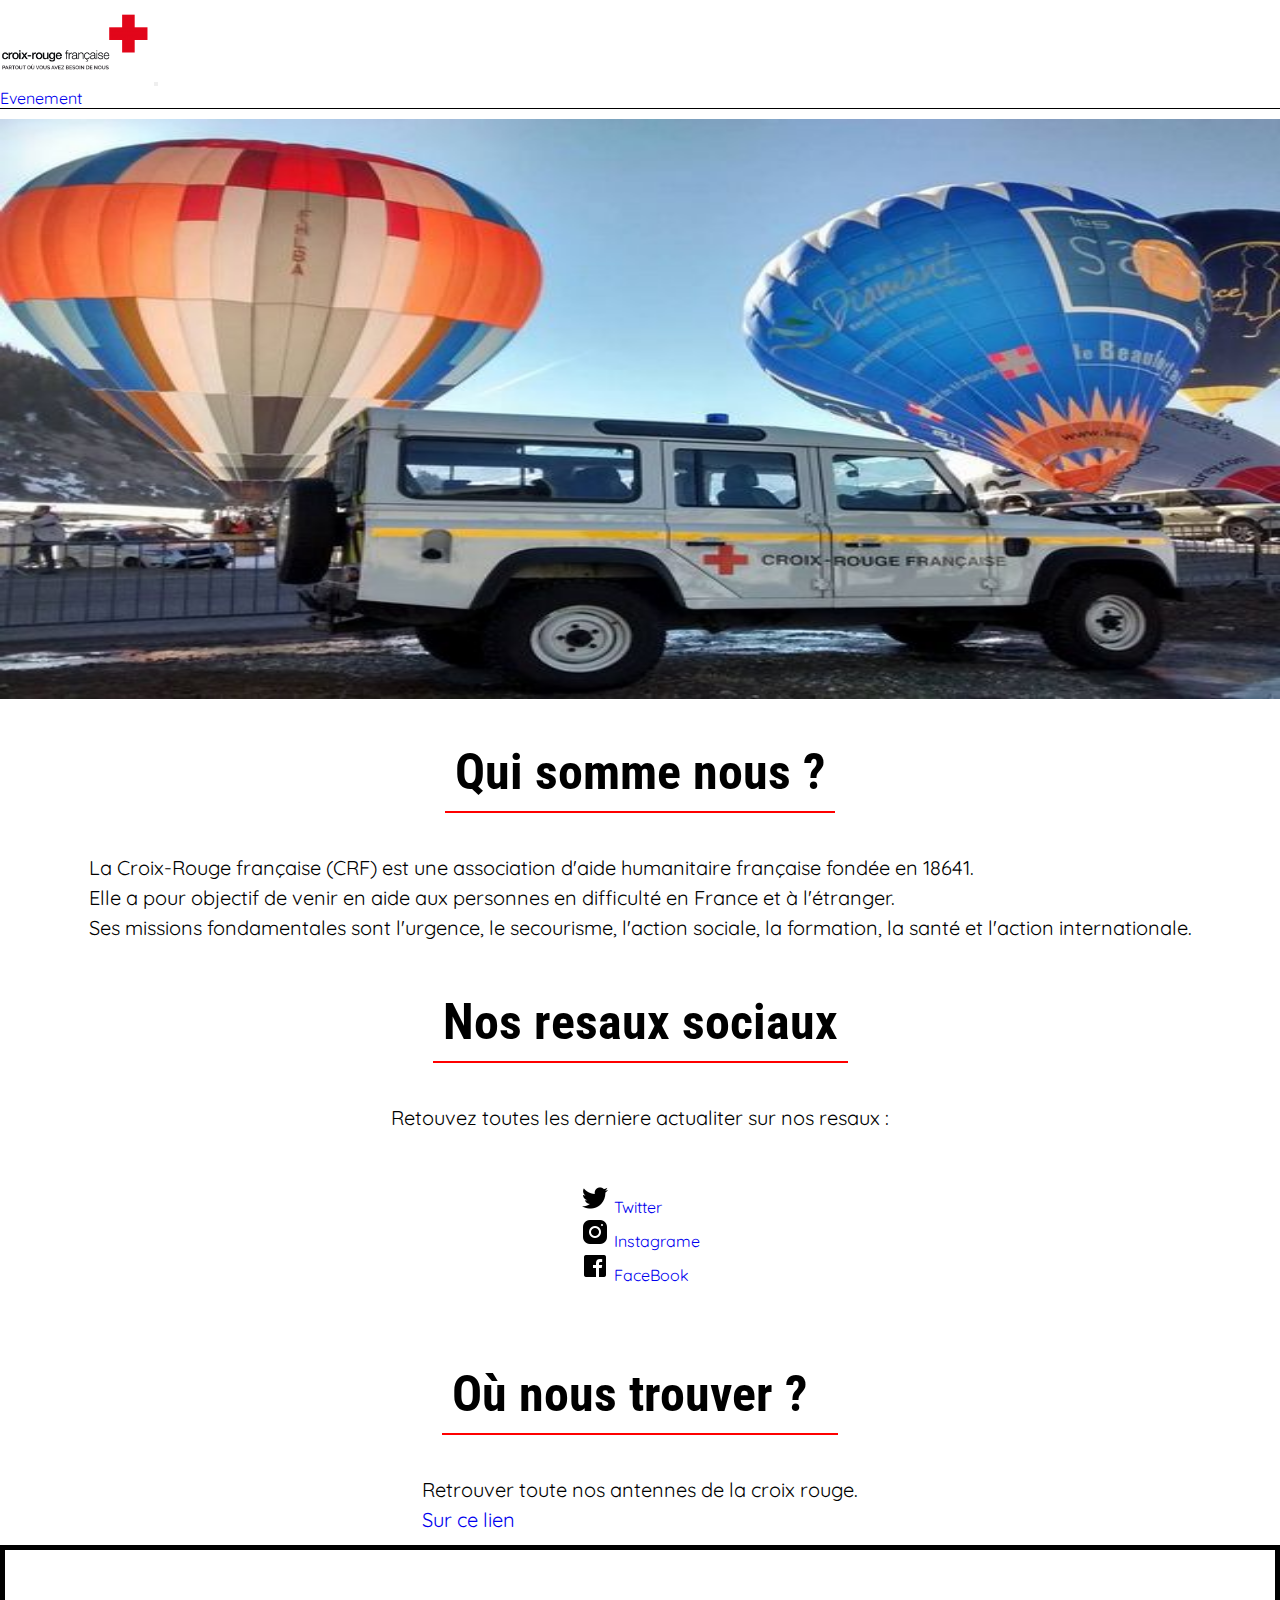
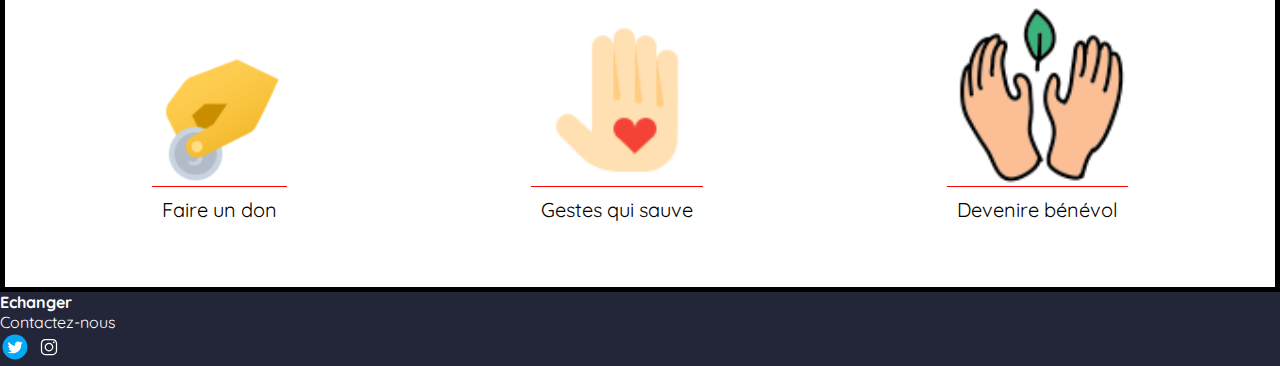
==== PagePrincipal/index.html @ 0bba7fdd "Ajout de bootstrap" ====
<!DOCTYPE html>
<html lang="fr">

<head>
  <meta charset="UTF-8">
  <meta http-equiv="X-UA-Compatible" content="IE=edge">
  <meta name="viewport" content="width=device-width, initial-scale=1.0">
  <link href="https://cdn.jsdelivr.net/npm/bootstrap@5.2.0-beta1/dist/css/bootstrap.min.css" rel="stylesheet" 
  integrity="sha384-0evHe/X+R7YkIZDRvuzKMRqM+OrBnVFBL6DOitfPri4tjfHxaWutUpFmBp4vmVor" crossorigin="anonymous">
  <link rel="icon" type="image/x-icon"
    href="images/kisspng-american-red-cross-christian-cross-french-red-cros-red-cross-5abd2a4d164106.9179789015223465730912.jpg">
  <link rel="stylesheet" href="styles.css">
  <title>La Croix-Rouge</title>
</head>

<body>
  <!-- Start header -->
  <header>
    <nav class="navbar navbar-expand-lg bg-light">
      <div class="container-fluid">
        <a class="navbar-brand" href="#"><img src="/images/525c0093597b3c05c9623ca673ea7678033c77dd.png" alt="" width="150px"></a>
        <button class="navbar-toggler" type="button" data-bs-toggle="collapse" data-bs-target="#navbarNav" aria-controls="navbarNav" aria-expanded="false" aria-label="Toggle navigation">
          <span class="navbar-toggler-icon"></span>
        </button>
        <div class="collapse navbar-collapse" id="navbarNav">
          <ul class="navbar-nav">
            <li class="nav-item">
              <a class="nav-link active" aria-current="page" href="#">Evenement</a>
            </li>
          </ul>
        </div>
      </div>
    </nav>
  </header>
  <!-- End header -->

  <!-- Start main -->
  <main>
    <div class="image--couv__main">
      <img src="/images/illustation-DPS.jpeg" alt="photo couverture du site" width="100%" height="580px">
    </div>
    <div class="qui--main">
      <h2 class="h2--main__qui">Qui somme nous ?</h2>
      <p class="p--main__qui">La Croix-Rouge française (CRF) est une association d'aide humanitaire française fondée en
        18641.<br />
        Elle a pour objectif de venir en aide aux personnes en difficulté en France et à l'étranger.<br />
        Ses missions fondamentales sont l'urgence, le secourisme, l'action sociale, la formation,
        la santé et l'action internationale.
      </p>
    </div>
    <div class="resaux--main">
      <h2 class="h2--main__resaux">Nos resaux sociaux</h2>
      <p class="p--main__resaux">Retouvez toutes les derniere actualiter sur nos resaux :</p>
      <div class="link--main__resaux">
        <p class="link--twitter">
          <img
            src="[data-uri]" />
          <a href="https://twitter.com/CroixRouge?ref_src=twsrc%5Egoogle%7Ctwcamp%5Eserp%7Ctwgr%5Eauthor">Twitter</a>
        </p>
        <p class="link--instagram">
          <img
            src="[data-uri]" />
          <a href="https://www.instagram.com/croixrougefr/?hl=fr">Instagrame</a>
        </p>
        <p class="link--facebook">
          <img
            src="[data-uri]" />
          <a href="https://fr-fr.facebook.com/fr.CroixRouge/">FaceBook</a>
        </p>
      </div>
      <div class="trouver">
        <h2 class="h2--main__trouver">Où nous trouver ?</h2>
        <p class="p--main__trouver">
          Retrouver toute nos antennes de la croix rouge.<br/>
            <a href="https://www.croix-rouge.fr/Pres-de-chez-vous?code_postal=&nom_dept=Creuse&lat_adresse=&long_adresse=&submit_now=&niv_zoom=15&adresse=&id_region=&num_dept=23&rech_theme-full=">Sur ce lien</a> 

        </p>
      </div>
    </div>
    <aside class="aside--main">
      <div class="div--aside__main">
        <div class="don--aside__main">
          <img src="[data-uri]"/>
          <p class="p--aside__main">
            Faire un don
          </p>
        </div>
        <div class="gqs--aside__main">
          <img src="[data-uri]"/>
          <p class="p--aside__main">
            Gestes qui sauve
          </p>
        </div>
        <div class="benevol--aside__main">
          <img src="[data-uri]"/>
          <p class="p--aside__main">
            Devenire bénévol
          </p>
        </div>
      </div>
    </aside>
  </main>

  <!-- End main -->

  <!-- Start footer -->

  <footer>
    <div class="echange--footer">
      <h4>Echanger</h4>
      <p>Contactez-nous</p>
      <div class="resaux--Footer">
        <p class="p--footer">
          <svg xmlns="http://www.w3.org/2000/svg" x="0px" y="0px"
                width="30" height="30"
                viewBox="0 0 48 48"
                style=" fill:#000000;"><path fill="#03a9f4" d="M24 4A20 20 0 1 0 24 44A20 20 0 1 0 24 4Z"></path><path fill="#fff" d="M36,17.12c-0.882,0.391-1.999,0.758-3,0.88c1.018-0.604,2.633-1.862,3-3 c-0.951,0.559-2.671,1.156-3.793,1.372C31.311,15.422,30.033,15,28.617,15C25.897,15,24,17.305,24,20v2c-4,0-7.9-3.047-10.327-6 c-0.427,0.721-0.667,1.565-0.667,2.457c0,1.819,1.671,3.665,2.994,4.543c-0.807-0.025-2.335-0.641-3-1c0,0.016,0,0.036,0,0.057 c0,2.367,1.661,3.974,3.912,4.422C16.501,26.592,16,27,14.072,27c0.626,1.935,3.773,2.958,5.928,3c-1.686,1.307-4.692,2-7,2 c-0.399,0-0.615,0.022-1-0.023C14.178,33.357,17.22,34,20,34c9.057,0,14-6.918,14-13.37c0-0.212-0.007-0.922-0.018-1.13 C34.95,18.818,35.342,18.104,36,17.12"></path></svg>
              <svg xmlns="http://www.w3.org/2000/svg" x="0px" y="0px"
                    width="30" height="30"
                    viewBox="0 0 48 48"
                    style=" fill:#000000;"><radialGradient id="yOrnnhliCrdS2gy~4tD8ma" cx="19.38" cy="42.035" r="44.899" gradientUnits="userSpaceOnUse"><stop offset="0" stop-color="#fd5"></stop><stop offset=".328" stop-color="#ff543f"></stop><stop offset=".348" stop-color="#fc5245"></stop><stop offset=".504" stop-color="#e64771"></stop><stop offset=".643" stop-color="#d53e91"></stop><stop offset=".761" stop-color="#cc39a4"></stop><stop offset=".841" stop-color="#c837ab"></stop></radialGradient><path fill="url(#undefined)" d="M34.017,41.99l-20,0.019c-4.4,0.004-8.003-3.592-8.008-7.992l-0.019-20	c-0.004-4.4,3.592-8.003,7.992-8.008l20-0.019c4.4-0.004,8.003,3.592,8.008,7.992l0.019,20	C42.014,38.383,38.417,41.986,34.017,41.99z"></path><radialGradient id="yOrnnhliCrdS2gy~4tD8mb" cx="11.786" cy="5.54" r="29.813" gradientTransform="matrix(1 0 0 .6663 0 1.849)" gradientUnits="userSpaceOnUse"><stop offset="0" stop-color="#4168c9"></stop><stop offset=".999" stop-color="#4168c9" stop-opacity="0"></stop></radialGradient><path fill="url(#undefined)" d="M34.017,41.99l-20,0.019c-4.4,0.004-8.003-3.592-8.008-7.992l-0.019-20	c-0.004-4.4,3.592-8.003,7.992-8.008l20-0.019c4.4-0.004,8.003,3.592,8.008,7.992l0.019,20	C42.014,38.383,38.417,41.986,34.017,41.99z"></path><path fill="#fff" d="M24,31c-3.859,0-7-3.14-7-7s3.141-7,7-7s7,3.14,7,7S27.859,31,24,31z M24,19c-2.757,0-5,2.243-5,5	s2.243,5,5,5s5-2.243,5-5S26.757,19,24,19z"></path><circle cx="31.5" cy="16.5" r="1.5" fill="#fff"></circle><path fill="#fff" d="M30,37H18c-3.859,0-7-3.14-7-7V18c0-3.86,3.141-7,7-7h12c3.859,0,7,3.14,7,7v12	C37,33.86,33.859,37,30,37z M18,13c-2.757,0-5,2.243-5,5v12c0,2.757,2.243,5,5,5h12c2.757,0,5-2.243,5-5V18c0-2.757-2.243-5-5-5H18z"></path></svg>
        </p>
      </div>
    </div>
  </footer>
  <!-- End footer -->

</body>

</html>
---- PagePrincipal/styles.css ----
/* police du site */
@import url('https://fonts.googleapis.com/css2?family=Quicksand:wght@300&display=swap');

/* police de titre */
@import url('https://fonts.googleapis.com/css2?family=Roboto+Condensed&display=swap');


* {
  margin: 0;
  padding: 0;
  text-decoration: none;
  font-family: 'Quicksand', sans-serif;
}

/* header */
header {
  justify-content: space-between;
  border-bottom: solid 1px black;
  margin-bottom: 10px;
}

a.a--header {
  margin-left: 800px;
  margin-top: 50px;
  color: white;
  background-color: red;
  padding: 10px;
  border-radius: 15px;
}

/* header */

/* main */

.image--couv__main {
align-items: center;  
}

div.qui--main, .resaux--main {
  display: flex;
  flex-direction: column;
  align-items: center;
}

.h2--main__qui, .h2--main__resaux, .h2--main__trouver {
margin: 30px;
padding: 10px;
font-size: 50px;
font-family: 'Roboto Condensed', sans-serif;
border-bottom: solid 2px red;
}

.p--main__qui, .p--main__resaux, .p--main__trouver {
  padding: 10px;
  line-height: 1.5em;
  font-size: 20px;
}

.link--main__resaux {
  display: flex;
  flex-direction: column ;
  margin: 30px;
  padding: 10px;
  align-items: baseline;
}

.link--twitter, .link--instagram, .link--facebook {
  align-items: baseline;
  flex-direction: row;
}

.aside--main {
  border: 5px solid rgb(0, 0, 0);
  padding: 15px;
}
.div--aside__main {
  display: flex;
  padding: 10px;
  justify-content: space-around;
  align-items: baseline;
}

.don--aside__main, .gqs--aside__main, .benevol--aside__main {
  display: flex;
  flex-direction: column;
  justify-content: baseline;
  padding: 30px;
}

.p--aside__main {
  padding: 10px;
  font-size: 20px;
  border-top: 1px solid red;
}


/* main */


/* footer */
footer {
  background-color: rgb(35, 37, 57);
  color: white;
}

/* footer */



/* Media queri */

@media screen and (max-width: 700px) {
  a.a--header {
    background-color: teal;
  }
}
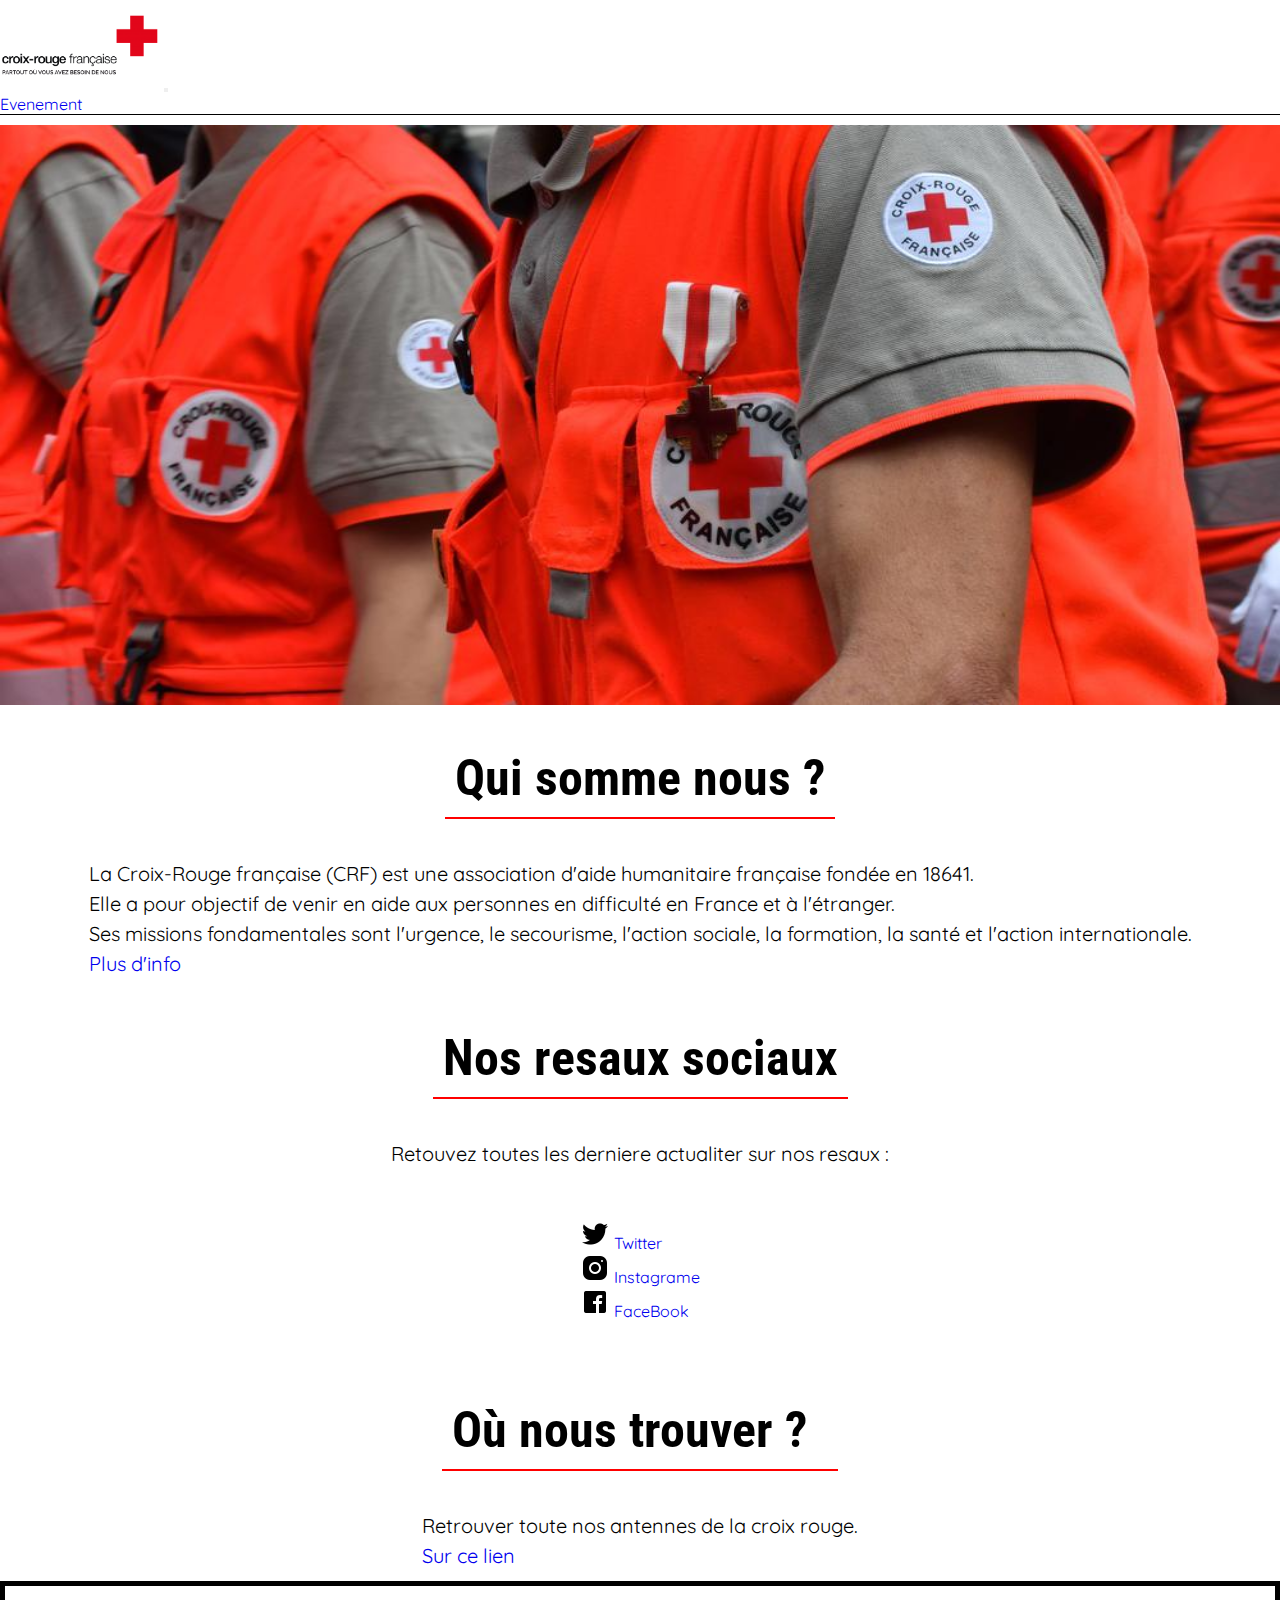
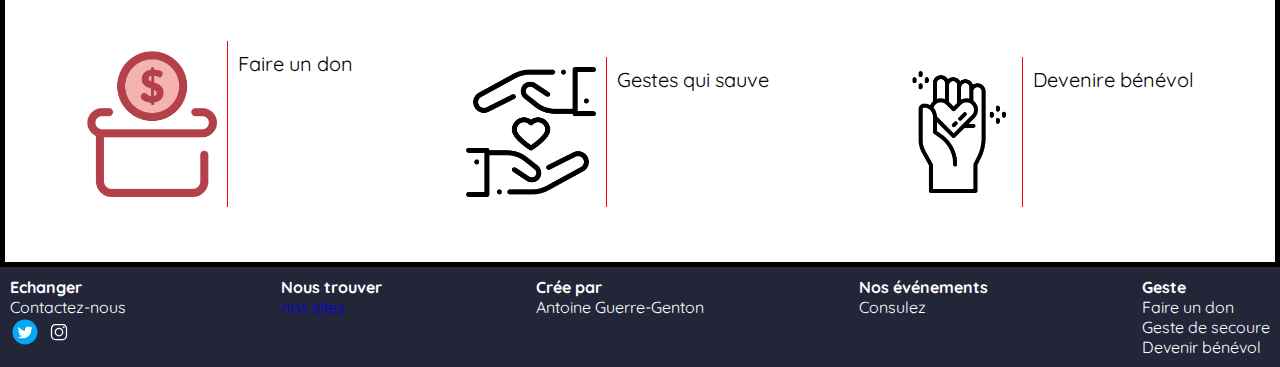
==== commit 7fe58578: "fin de la page principal" ====
--- a/PagePrincipal/index.html
+++ b/PagePrincipal/index.html
@@ -7,9 +7,9 @@
   <meta name="viewport" content="width=device-width, initial-scale=1.0">
   <link href="https://cdn.jsdelivr.net/npm/bootstrap@5.2.0-beta1/dist/css/bootstrap.min.css" rel="stylesheet" 
   integrity="sha384-0evHe/X+R7YkIZDRvuzKMRqM+OrBnVFBL6DOitfPri4tjfHxaWutUpFmBp4vmVor" crossorigin="anonymous">
-  <link rel="icon" type="image/x-icon"
-    href="images/kisspng-american-red-cross-christian-cross-french-red-cros-red-cross-5abd2a4d164106.9179789015223465730912.jpg">
-  <link rel="stylesheet" href="styles.css">
+<link rel="stylesheet" href="styles.css">
+<link rel="icon" type="image/x-icon"
+  href="images/kisspng-american-red-cross-christian-cross-french-red-cros-red-cross-5abd2a4d164106.9179789015223465730912.jpg">
   <title>La Croix-Rouge</title>
 </head>
 
@@ -18,7 +18,7 @@
   <header>
     <nav class="navbar navbar-expand-lg bg-light">
       <div class="container-fluid">
-        <a class="navbar-brand" href="#"><img src="/images/525c0093597b3c05c9623ca673ea7678033c77dd.png" alt="" width="150px"></a>
+        <a class="navbar-brand" href="#"><img src="/images/525c0093597b3c05c9623ca673ea7678033c77dd.png" alt="" width="160px"></a>
         <button class="navbar-toggler" type="button" data-bs-toggle="collapse" data-bs-target="#navbarNav" aria-controls="navbarNav" aria-expanded="false" aria-label="Toggle navigation">
           <span class="navbar-toggler-icon"></span>
         </button>
@@ -37,7 +37,7 @@
   <!-- Start main -->
   <main>
     <div class="image--couv__main">
-      <img src="/images/illustation-DPS.jpeg" alt="photo couverture du site" width="100%" height="580px">
+      <img src="/images/20210714134021-mfn4673.jpeg" alt="photo couverture du site" width="100%" height="580px">
     </div>
     <div class="qui--main">
       <h2 class="h2--main__qui">Qui somme nous ?</h2>
@@ -45,7 +45,8 @@
         18641.<br />
         Elle a pour objectif de venir en aide aux personnes en difficulté en France et à l'étranger.<br />
         Ses missions fondamentales sont l'urgence, le secourisme, l'action sociale, la formation,
-        la santé et l'action internationale.
+        la santé et l'action internationale.<br/>
+        <a href="https://fr.wikipedia.org/wiki/Croix-Rouge_fran%C3%A7aise">Plus d'info</a>
       </p>
     </div>
     <div class="resaux--main">
@@ -80,19 +81,19 @@
     <aside class="aside--main">
       <div class="div--aside__main">
         <div class="don--aside__main">
-          <img src="[data-uri]"/>
+          <img src="/images/clipart2571676.png" class="logo--main" alt="logo faire un don">
           <p class="p--aside__main">
             Faire un don
           </p>
         </div>
         <div class="gqs--aside__main">
-          <img src="[data-uri]"/>
+          <img src="/images/ce00cca24ac6f5f7cc11dfe2cc04064e.png" class="logo--main" alt="logo geste qui sauve">
           <p class="p--aside__main">
             Gestes qui sauve
           </p>
         </div>
         <div class="benevol--aside__main">
-          <img src="[data-uri]"/>
+          <img src="/images/3047870.png" class="logo--main" alt="logo bénévol">
           <p class="p--aside__main">
             Devenire bénévol
           </p>
@@ -100,7 +101,6 @@
       </div>
     </aside>
   </main>
-
   <!-- End main -->
 
   <!-- Start footer -->
@@ -122,6 +122,25 @@
         </p>
       </div>
     </div>
+    <div class="nousTrouve--footer">
+      <h4>Nous trouver</h4>
+      <p class="p--footer"><a href="https://www.croix-rouge.fr/Pres-de-chez-vous?code_postal=&nom_dept=Creuse&lat_adresse=&long_adresse=&submit_now=&niv_zoom=15&adresse=&id_region=&num_dept=23&rech_theme-full=">nos sites</a> 
+      </p>
+    </div>
+    <div>
+      <h4>Crée par</h4>
+      <p class="p--footer">Antoine Guerre-Genton</p>
+    </div>
+    <div>
+      <h4>Nos événements</h4>
+      <p class="p--footer">Consulez</p>
+    </div>
+    <div>
+      <h4>Geste</h4>
+      <p class="p--footer">Faire un don</p>
+      <p class="p--footer">Geste de secoure</p>
+      <p class="p--footer">Devenir bénévol</p>
+    </div>
   </footer>
   <!-- End footer -->
 
--- a/PagePrincipal/styles.css
+++ b/PagePrincipal/styles.css
@@ -82,17 +82,21 @@
 
 .don--aside__main, .gqs--aside__main, .benevol--aside__main {
   display: flex;
-  flex-direction: column;
-  justify-content: baseline;
+ justify-content: space-around;
   padding: 30px;
 }
 
 .p--aside__main {
   padding: 10px;
   font-size: 20px;
-  border-top: 1px solid red;
+  border-left: 1px solid red;
+  align-items: baseline;
 }
 
+.logo--main {
+  margin: 10px;
+  width: 130px;
+}
 
 /* main */
 
@@ -101,6 +105,9 @@
 footer {
   background-color: rgb(35, 37, 57);
   color: white;
+  padding: 10px;
+  display: flex;
+  justify-content: space-between;
 }
 
 /* footer */
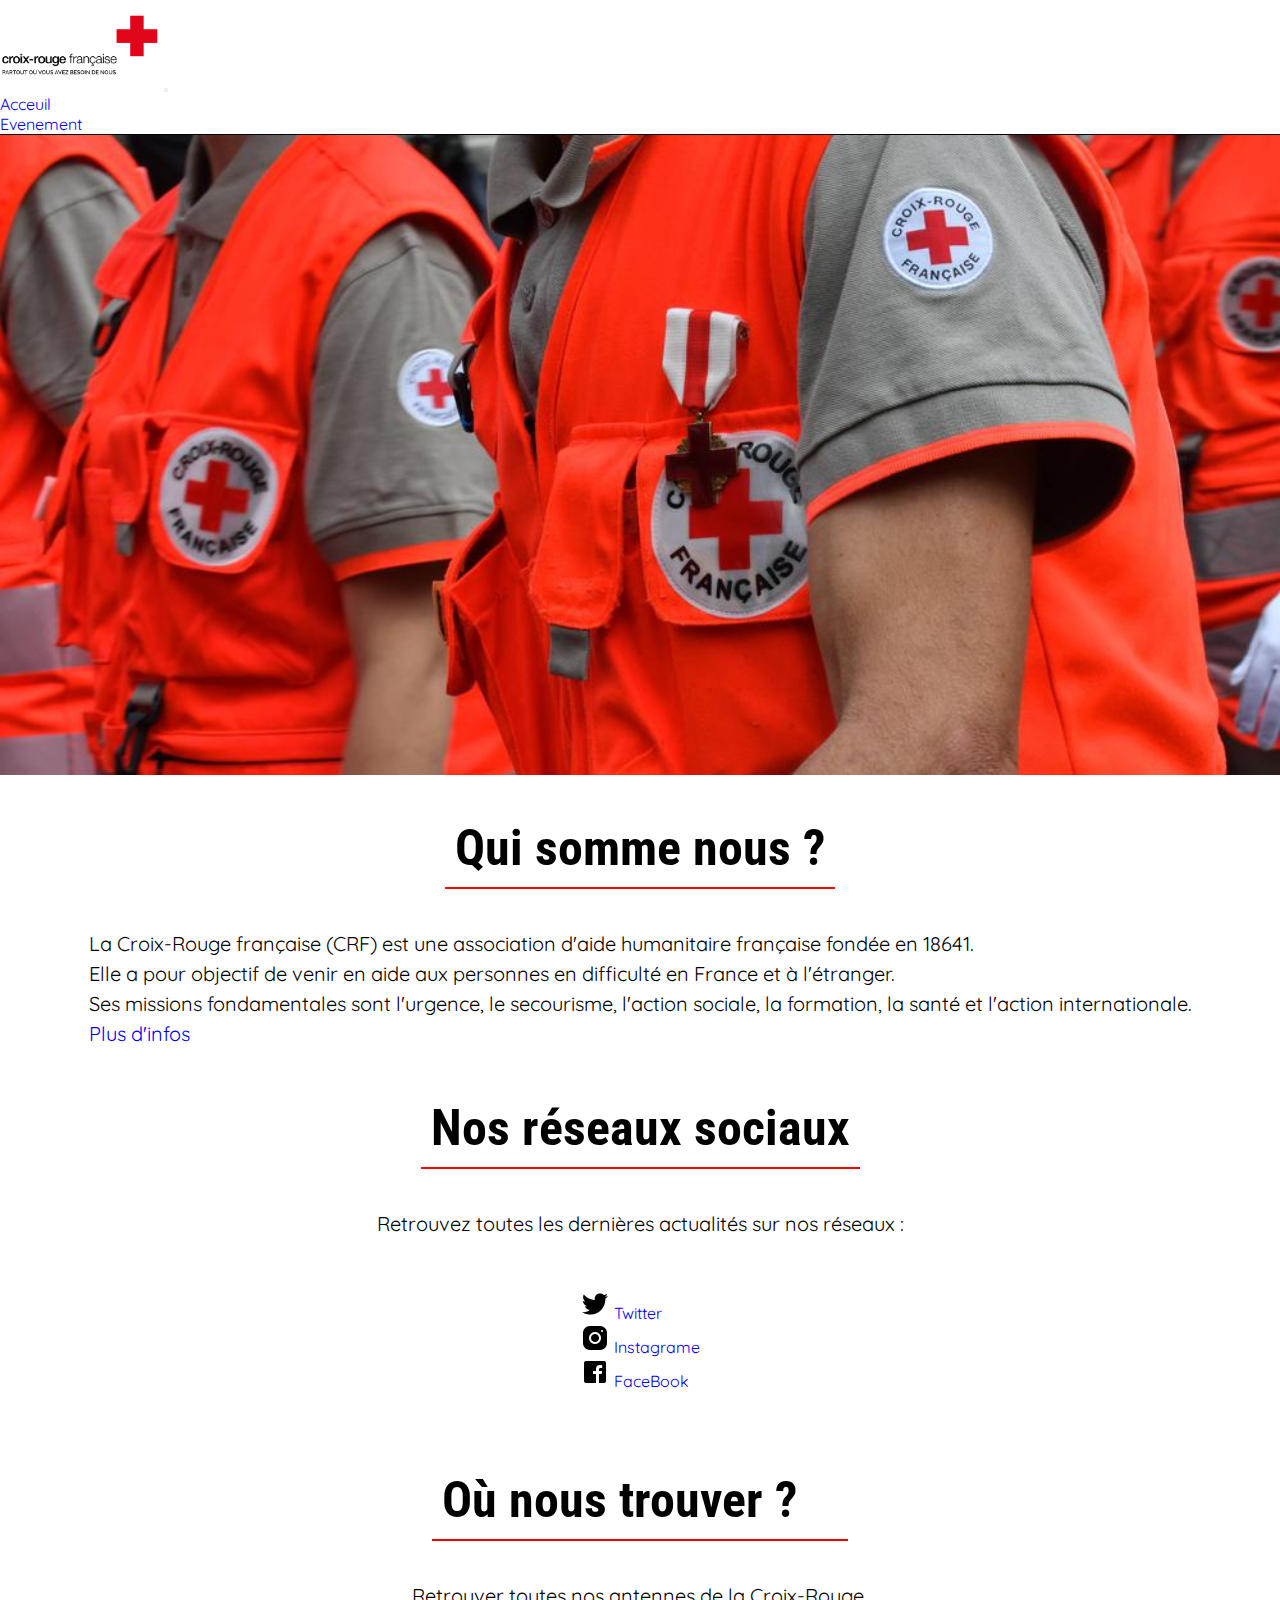
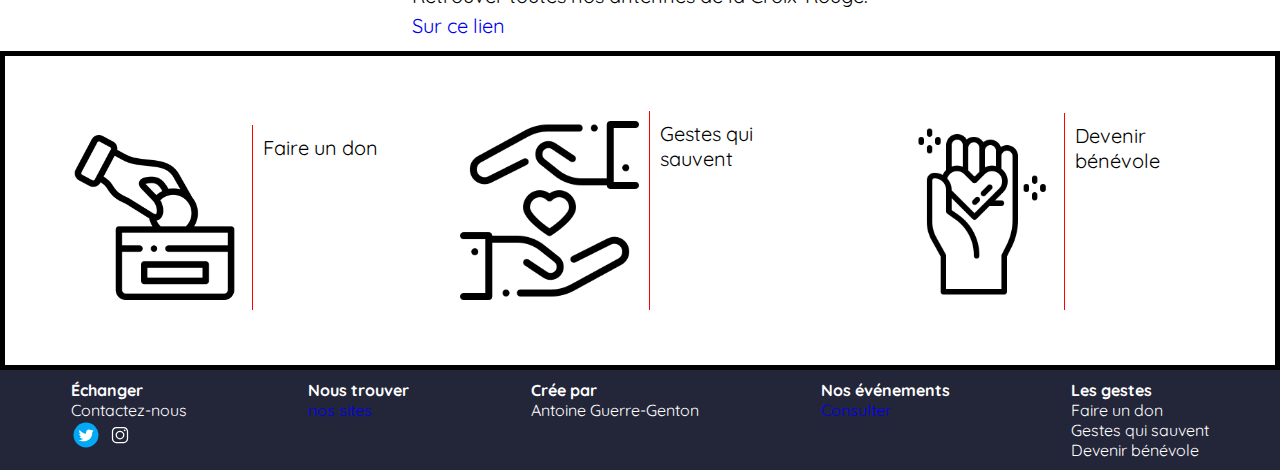
==== commit 3f58c279: "ajout des media queries" ====
--- a/PagePrincipal/index.html
+++ b/PagePrincipal/index.html
@@ -5,11 +5,10 @@
   <meta charset="UTF-8">
   <meta http-equiv="X-UA-Compatible" content="IE=edge">
   <meta name="viewport" content="width=device-width, initial-scale=1.0">
-  <link href="https://cdn.jsdelivr.net/npm/bootstrap@5.2.0-beta1/dist/css/bootstrap.min.css" rel="stylesheet" 
-  integrity="sha384-0evHe/X+R7YkIZDRvuzKMRqM+OrBnVFBL6DOitfPri4tjfHxaWutUpFmBp4vmVor" crossorigin="anonymous">
-<link rel="stylesheet" href="styles.css">
-<link rel="icon" type="image/x-icon"
-  href="images/kisspng-american-red-cross-christian-cross-french-red-cros-red-cross-5abd2a4d164106.9179789015223465730912.jpg">
+  <link href="https://cdn.jsdelivr.net/npm/bootstrap@5.2.0-beta1/dist/css/bootstrap.min.css" rel="stylesheet"
+    integrity="sha384-0evHe/X+R7YkIZDRvuzKMRqM+OrBnVFBL6DOitfPri4tjfHxaWutUpFmBp4vmVor" crossorigin="anonymous">
+  <link rel="stylesheet" href="styles.css">
+  <link rel="icon" type="image/x-icon" href="/images/logo-croix-rouge.jpeg">
   <title>La Croix-Rouge</title>
 </head>
 
@@ -18,14 +17,19 @@
   <header>
     <nav class="navbar navbar-expand-lg bg-light">
       <div class="container-fluid">
-        <a class="navbar-brand" href="#"><img src="/images/525c0093597b3c05c9623ca673ea7678033c77dd.png" alt="" width="160px"></a>
-        <button class="navbar-toggler" type="button" data-bs-toggle="collapse" data-bs-target="#navbarNav" aria-controls="navbarNav" aria-expanded="false" aria-label="Toggle navigation">
+        <a class="navbar-brand" href="#"><img src="/images/525c0093597b3c05c9623ca673ea7678033c77dd.png" alt=""
+            width="160px"></a>
+        <button class="navbar-toggler" type="button" data-bs-toggle="collapse" data-bs-target="#navbarNav"
+          aria-controls="navbarNav" aria-expanded="false" aria-label="Toggle navigation">
           <span class="navbar-toggler-icon"></span>
         </button>
         <div class="collapse navbar-collapse" id="navbarNav">
           <ul class="navbar-nav">
             <li class="nav-item">
-              <a class="nav-link active" aria-current="page" href="#">Evenement</a>
+              <a class="nav-link active" aria-current="page" href="/PagePrincipal/index.html">Acceuil</a>
+            </li>
+            <li class="nav-item">
+              <a class="nav-link" href="/SecondPage/secondPage.html">Evenement</a>
             </li>
           </ul>
         </div>
@@ -37,7 +41,7 @@
   <!-- Start main -->
   <main>
     <div class="image--couv__main">
-      <img src="/images/20210714134021-mfn4673.jpeg" alt="photo couverture du site" width="100%" height="580px">
+      <img src="/images/20210714134021-mfn4673.jpeg" alt="photo couverture du site" width="100%" height="auto">
     </div>
     <div class="qui--main">
       <h2 class="h2--main__qui">Qui somme nous ?</h2>
@@ -45,13 +49,13 @@
         18641.<br />
         Elle a pour objectif de venir en aide aux personnes en difficulté en France et à l'étranger.<br />
         Ses missions fondamentales sont l'urgence, le secourisme, l'action sociale, la formation,
-        la santé et l'action internationale.<br/>
-        <a href="https://fr.wikipedia.org/wiki/Croix-Rouge_fran%C3%A7aise">Plus d'info</a>
+        la santé et l'action internationale.<br />
+        <a href="https://fr.wikipedia.org/wiki/Croix-Rouge_fran%C3%A7aise">Plus d'infos</a>
       </p>
     </div>
     <div class="resaux--main">
-      <h2 class="h2--main__resaux">Nos resaux sociaux</h2>
-      <p class="p--main__resaux">Retouvez toutes les derniere actualiter sur nos resaux :</p>
+      <h2 class="h2--main__resaux">Nos réseaux sociaux</h2>
+      <p class="p--main__resaux">Retrouvez toutes les dernières actualités sur nos réseaux :</p>
       <div class="link--main__resaux">
         <p class="link--twitter">
           <img
@@ -72,8 +76,10 @@
       <div class="trouver">
         <h2 class="h2--main__trouver">Où nous trouver ?</h2>
         <p class="p--main__trouver">
-          Retrouver toute nos antennes de la croix rouge.<br/>
-            <a href="https://www.croix-rouge.fr/Pres-de-chez-vous?code_postal=&nom_dept=Creuse&lat_adresse=&long_adresse=&submit_now=&niv_zoom=15&adresse=&id_region=&num_dept=23&rech_theme-full=">Sur ce lien</a> 
+          Retrouver toutes nos antennes de la Croix-Rouge.<br />
+          <a
+            href="https://www.croix-rouge.fr/Pres-de-chez-vous?code_postal=&nom_dept=Creuse&lat_adresse=&long_adresse=&submit_now=&niv_zoom=15&adresse=&id_region=&num_dept=23&rech_theme-full=">Sur
+            ce lien</a>
 
         </p>
       </div>
@@ -81,7 +87,7 @@
     <aside class="aside--main">
       <div class="div--aside__main">
         <div class="don--aside__main">
-          <img src="/images/clipart2571676.png" class="logo--main" alt="logo faire un don">
+          <img src="/images/donation (1).png" class="logo--main" alt="logo faire un don">
           <p class="p--aside__main">
             Faire un don
           </p>
@@ -89,13 +95,13 @@
         <div class="gqs--aside__main">
           <img src="/images/ce00cca24ac6f5f7cc11dfe2cc04064e.png" class="logo--main" alt="logo geste qui sauve">
           <p class="p--aside__main">
-            Gestes qui sauve
+            Gestes qui sauvent
           </p>
         </div>
         <div class="benevol--aside__main">
           <img src="/images/3047870.png" class="logo--main" alt="logo bénévol">
           <p class="p--aside__main">
-            Devenire bénévol
+            Devenir bénévole
           </p>
         </div>
       </div>
@@ -106,44 +112,81 @@
   <!-- Start footer -->
 
   <footer>
-    <div class="echange--footer">
-      <h4>Echanger</h4>
+    <div class="footer">
+      <h4>Échanger</h4>
       <p>Contactez-nous</p>
       <div class="resaux--Footer">
         <p class="p--footer">
-          <svg xmlns="http://www.w3.org/2000/svg" x="0px" y="0px"
-                width="30" height="30"
-                viewBox="0 0 48 48"
-                style=" fill:#000000;"><path fill="#03a9f4" d="M24 4A20 20 0 1 0 24 44A20 20 0 1 0 24 4Z"></path><path fill="#fff" d="M36,17.12c-0.882,0.391-1.999,0.758-3,0.88c1.018-0.604,2.633-1.862,3-3 c-0.951,0.559-2.671,1.156-3.793,1.372C31.311,15.422,30.033,15,28.617,15C25.897,15,24,17.305,24,20v2c-4,0-7.9-3.047-10.327-6 c-0.427,0.721-0.667,1.565-0.667,2.457c0,1.819,1.671,3.665,2.994,4.543c-0.807-0.025-2.335-0.641-3-1c0,0.016,0,0.036,0,0.057 c0,2.367,1.661,3.974,3.912,4.422C16.501,26.592,16,27,14.072,27c0.626,1.935,3.773,2.958,5.928,3c-1.686,1.307-4.692,2-7,2 c-0.399,0-0.615,0.022-1-0.023C14.178,33.357,17.22,34,20,34c9.057,0,14-6.918,14-13.37c0-0.212-0.007-0.922-0.018-1.13 C34.95,18.818,35.342,18.104,36,17.12"></path></svg>
-              <svg xmlns="http://www.w3.org/2000/svg" x="0px" y="0px"
-                    width="30" height="30"
-                    viewBox="0 0 48 48"
-                    style=" fill:#000000;"><radialGradient id="yOrnnhliCrdS2gy~4tD8ma" cx="19.38" cy="42.035" r="44.899" gradientUnits="userSpaceOnUse"><stop offset="0" stop-color="#fd5"></stop><stop offset=".328" stop-color="#ff543f"></stop><stop offset=".348" stop-color="#fc5245"></stop><stop offset=".504" stop-color="#e64771"></stop><stop offset=".643" stop-color="#d53e91"></stop><stop offset=".761" stop-color="#cc39a4"></stop><stop offset=".841" stop-color="#c837ab"></stop></radialGradient><path fill="url(#undefined)" d="M34.017,41.99l-20,0.019c-4.4,0.004-8.003-3.592-8.008-7.992l-0.019-20	c-0.004-4.4,3.592-8.003,7.992-8.008l20-0.019c4.4-0.004,8.003,3.592,8.008,7.992l0.019,20	C42.014,38.383,38.417,41.986,34.017,41.99z"></path><radialGradient id="yOrnnhliCrdS2gy~4tD8mb" cx="11.786" cy="5.54" r="29.813" gradientTransform="matrix(1 0 0 .6663 0 1.849)" gradientUnits="userSpaceOnUse"><stop offset="0" stop-color="#4168c9"></stop><stop offset=".999" stop-color="#4168c9" stop-opacity="0"></stop></radialGradient><path fill="url(#undefined)" d="M34.017,41.99l-20,0.019c-4.4,0.004-8.003-3.592-8.008-7.992l-0.019-20	c-0.004-4.4,3.592-8.003,7.992-8.008l20-0.019c4.4-0.004,8.003,3.592,8.008,7.992l0.019,20	C42.014,38.383,38.417,41.986,34.017,41.99z"></path><path fill="#fff" d="M24,31c-3.859,0-7-3.14-7-7s3.141-7,7-7s7,3.14,7,7S27.859,31,24,31z M24,19c-2.757,0-5,2.243-5,5	s2.243,5,5,5s5-2.243,5-5S26.757,19,24,19z"></path><circle cx="31.5" cy="16.5" r="1.5" fill="#fff"></circle><path fill="#fff" d="M30,37H18c-3.859,0-7-3.14-7-7V18c0-3.86,3.141-7,7-7h12c3.859,0,7,3.14,7,7v12	C37,33.86,33.859,37,30,37z M18,13c-2.757,0-5,2.243-5,5v12c0,2.757,2.243,5,5,5h12c2.757,0,5-2.243,5-5V18c0-2.757-2.243-5-5-5H18z"></path></svg>
+          <svg xmlns="http://www.w3.org/2000/svg" x="0px" y="0px" width="30" height="30" viewBox="0 0 48 48"
+            style=" fill:#000000;">
+            <path fill="#03a9f4" d="M24 4A20 20 0 1 0 24 44A20 20 0 1 0 24 4Z"></path>
+            <path fill="#fff"
+              d="M36,17.12c-0.882,0.391-1.999,0.758-3,0.88c1.018-0.604,2.633-1.862,3-3 c-0.951,0.559-2.671,1.156-3.793,1.372C31.311,15.422,30.033,15,28.617,15C25.897,15,24,17.305,24,20v2c-4,0-7.9-3.047-10.327-6 c-0.427,0.721-0.667,1.565-0.667,2.457c0,1.819,1.671,3.665,2.994,4.543c-0.807-0.025-2.335-0.641-3-1c0,0.016,0,0.036,0,0.057 c0,2.367,1.661,3.974,3.912,4.422C16.501,26.592,16,27,14.072,27c0.626,1.935,3.773,2.958,5.928,3c-1.686,1.307-4.692,2-7,2 c-0.399,0-0.615,0.022-1-0.023C14.178,33.357,17.22,34,20,34c9.057,0,14-6.918,14-13.37c0-0.212-0.007-0.922-0.018-1.13 C34.95,18.818,35.342,18.104,36,17.12">
+            </path>
+          </svg>
+          <svg xmlns="http://www.w3.org/2000/svg" x="0px" y="0px" width="30" height="30" viewBox="0 0 48 48"
+            style=" fill:#000000;">
+            <radialGradient id="yOrnnhliCrdS2gy~4tD8ma" cx="19.38" cy="42.035" r="44.899"
+              gradientUnits="userSpaceOnUse">
+              <stop offset="0" stop-color="#fd5"></stop>
+              <stop offset=".328" stop-color="#ff543f"></stop>
+              <stop offset=".348" stop-color="#fc5245"></stop>
+              <stop offset=".504" stop-color="#e64771"></stop>
+              <stop offset=".643" stop-color="#d53e91"></stop>
+              <stop offset=".761" stop-color="#cc39a4"></stop>
+              <stop offset=".841" stop-color="#c837ab"></stop>
+            </radialGradient>
+            <path fill="url(#undefined)"
+              d="M34.017,41.99l-20,0.019c-4.4,0.004-8.003-3.592-8.008-7.992l-0.019-20	c-0.004-4.4,3.592-8.003,7.992-8.008l20-0.019c4.4-0.004,8.003,3.592,8.008,7.992l0.019,20	C42.014,38.383,38.417,41.986,34.017,41.99z">
+            </path>
+            <radialGradient id="yOrnnhliCrdS2gy~4tD8mb" cx="11.786" cy="5.54" r="29.813"
+              gradientTransform="matrix(1 0 0 .6663 0 1.849)" gradientUnits="userSpaceOnUse">
+              <stop offset="0" stop-color="#4168c9"></stop>
+              <stop offset=".999" stop-color="#4168c9" stop-opacity="0"></stop>
+            </radialGradient>
+            <path fill="url(#undefined)"
+              d="M34.017,41.99l-20,0.019c-4.4,0.004-8.003-3.592-8.008-7.992l-0.019-20	c-0.004-4.4,3.592-8.003,7.992-8.008l20-0.019c4.4-0.004,8.003,3.592,8.008,7.992l0.019,20	C42.014,38.383,38.417,41.986,34.017,41.99z">
+            </path>
+            <path fill="#fff"
+              d="M24,31c-3.859,0-7-3.14-7-7s3.141-7,7-7s7,3.14,7,7S27.859,31,24,31z M24,19c-2.757,0-5,2.243-5,5	s2.243,5,5,5s5-2.243,5-5S26.757,19,24,19z">
+            </path>
+            <circle cx="31.5" cy="16.5" r="1.5" fill="#fff"></circle>
+            <path fill="#fff"
+              d="M30,37H18c-3.859,0-7-3.14-7-7V18c0-3.86,3.141-7,7-7h12c3.859,0,7,3.14,7,7v12	C37,33.86,33.859,37,30,37z M18,13c-2.757,0-5,2.243-5,5v12c0,2.757,2.243,5,5,5h12c2.757,0,5-2.243,5-5V18c0-2.757-2.243-5-5-5H18z">
+            </path>
+          </svg>
         </p>
       </div>
     </div>
-    <div class="nousTrouve--footer">
+    <div class="footer">
       <h4>Nous trouver</h4>
-      <p class="p--footer"><a href="https://www.croix-rouge.fr/Pres-de-chez-vous?code_postal=&nom_dept=Creuse&lat_adresse=&long_adresse=&submit_now=&niv_zoom=15&adresse=&id_region=&num_dept=23&rech_theme-full=">nos sites</a> 
+      <p class="p--footer"><a
+          href="https://www.croix-rouge.fr/Pres-de-chez-vous?code_postal=&nom_dept=Creuse&lat_adresse=&long_adresse=&submit_now=&niv_zoom=15&adresse=&id_region=&num_dept=23&rech_theme-full=">nos
+          sites</a>
       </p>
     </div>
-    <div>
+    <div class="footer">
       <h4>Crée par</h4>
       <p class="p--footer">Antoine Guerre-Genton</p>
     </div>
-    <div>
+    <div class="footer">
       <h4>Nos événements</h4>
-      <p class="p--footer">Consulez</p>
+      <p class="p--footer"> <a href="/SecondPage/secondPage.html">Consulter</a></p>
     </div>
-    <div>
-      <h4>Geste</h4>
+    <div class="footer">
+      <h4>Les gestes</h4>
       <p class="p--footer">Faire un don</p>
-      <p class="p--footer">Geste de secoure</p>
-      <p class="p--footer">Devenir bénévol</p>
+      <p class="p--footer">Gestes qui sauvent</p>
+      <p class="p--footer">Devenir bénévole</p>
     </div>
   </footer>
   <!-- End footer -->
 
+  <!-- JavaScript Bundle with Popper -->
+  <script src="https://cdn.jsdelivr.net/npm/bootstrap@5.2.0-beta1/dist/js/bootstrap.bundle.min.js"
+    integrity="sha384-pprn3073KE6tl6bjs2QrFaJGz5/SUsLqktiwsUTF55Jfv3qYSDhgCecCxMW52nD2"
+    crossorigin="anonymous"></script>
+
 </body>
 
 </html>--- a/PagePrincipal/styles.css
+++ b/PagePrincipal/styles.css
@@ -16,17 +16,9 @@
 header {
   justify-content: space-between;
   border-bottom: solid 1px black;
-  margin-bottom: 10px;
+
 }
 
-a.a--header {
-  margin-left: 800px;
-  margin-top: 50px;
-  color: white;
-  background-color: red;
-  padding: 10px;
-  border-radius: 15px;
-}
 
 /* header */
 
@@ -82,7 +74,7 @@
 
 .don--aside__main, .gqs--aside__main, .benevol--aside__main {
   display: flex;
- justify-content: space-around;
+  justify-content: space-around;
   padding: 30px;
 }
 
@@ -95,8 +87,24 @@
 
 .logo--main {
   margin: 10px;
-  width: 130px;
+  width: 50%;
 }
+
+/* main secondPage */
+
+main.main--second {
+  display: flex;
+  margin: 20px;
+  justify-content: space-around;
+  flex-wrap: wrap;
+}
+
+div.card {
+text-align: center;
+margin: 30px;
+box-shadow: 6px 5px 5px gray;
+}
+/* main secondPage */
 
 /* main */
 
@@ -107,17 +115,30 @@
   color: white;
   padding: 10px;
   display: flex;
-  justify-content: space-between;
+  justify-content: space-around;
 }
 
 /* footer */
 
 
 
-/* Media queri */
+/* Media queries */
 
-@media screen and (max-width: 700px) {
-  a.a--header {
-    background-color: teal;
+@media screen and (max-width: 500px) {
+  .div--aside__main {
+    display: flex;
+    flex-direction: column;
   }
-}+  .logo--main {
+    margin: 10px;
+    width: 30%;
+  }
+   footer {
+     flex-wrap: wrap;
+   }
+
+   div.footer {
+     margin: 10px;
+   }
+}
+
